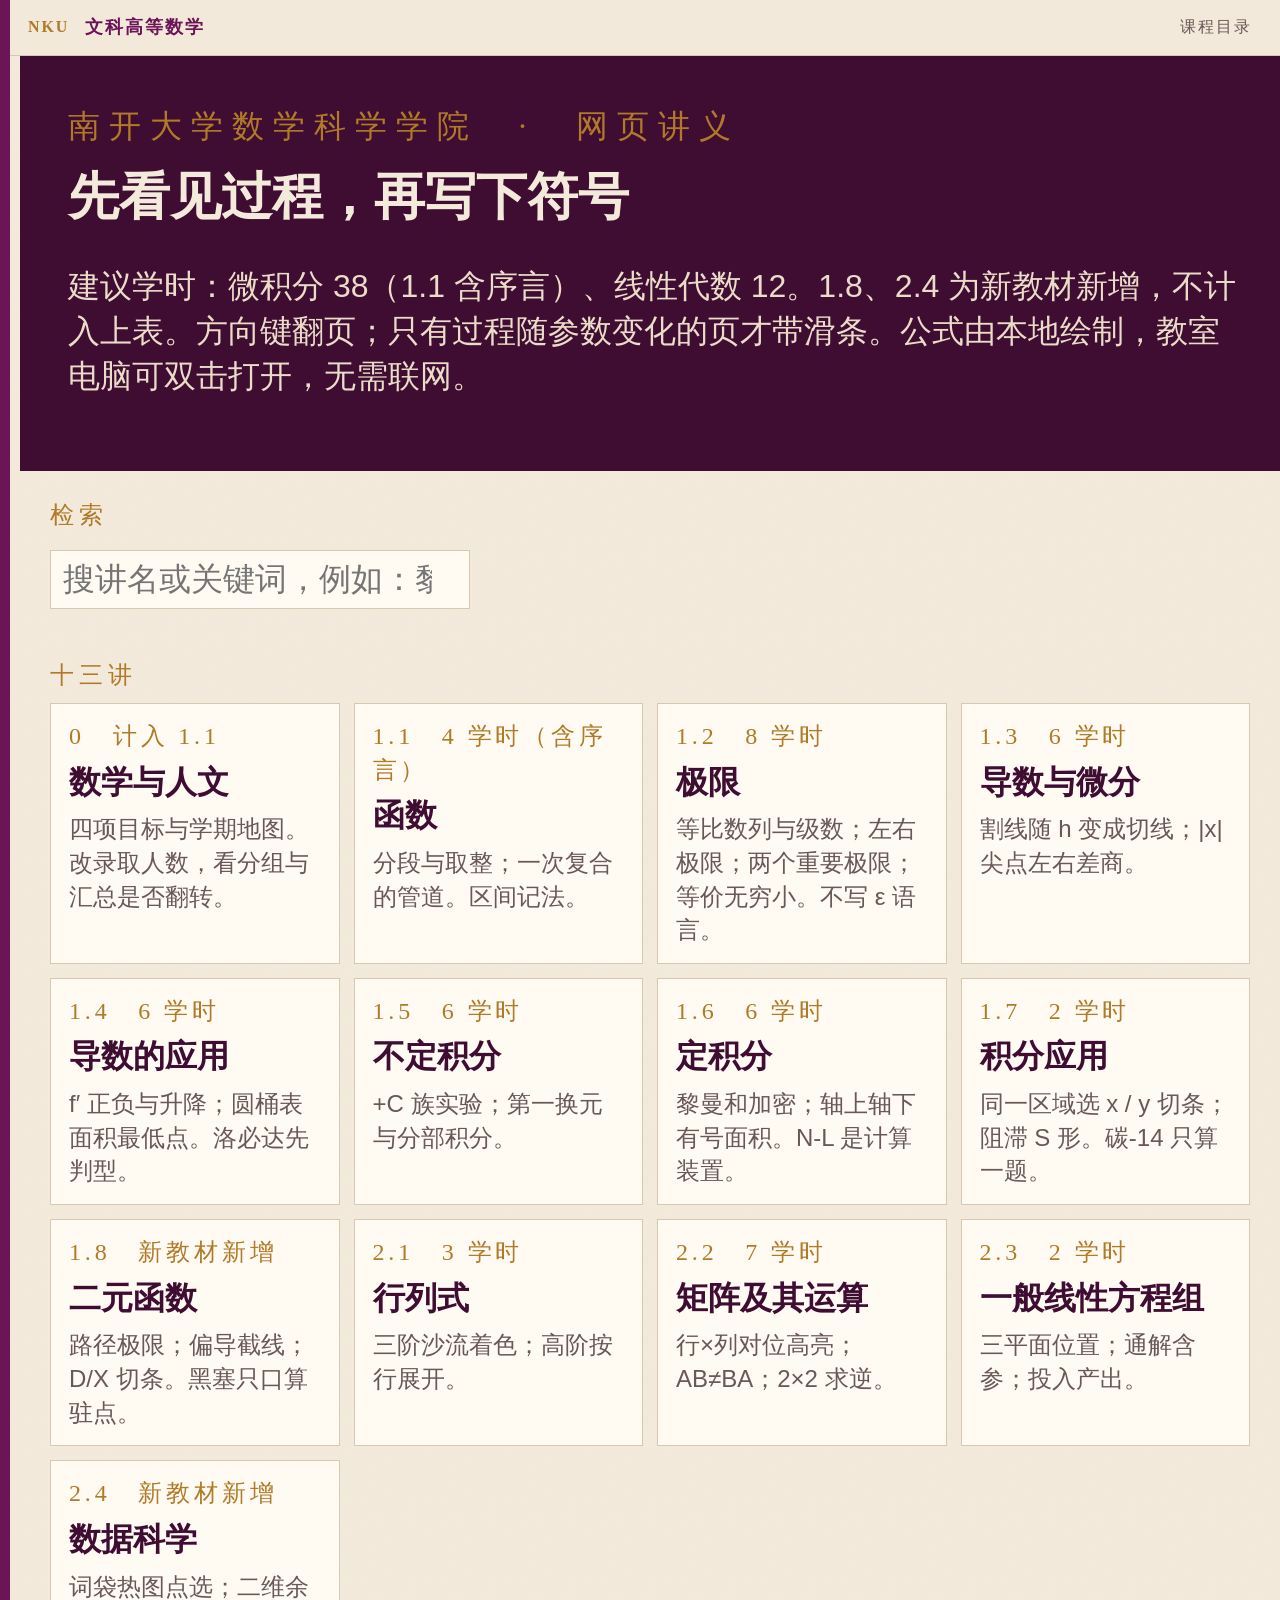
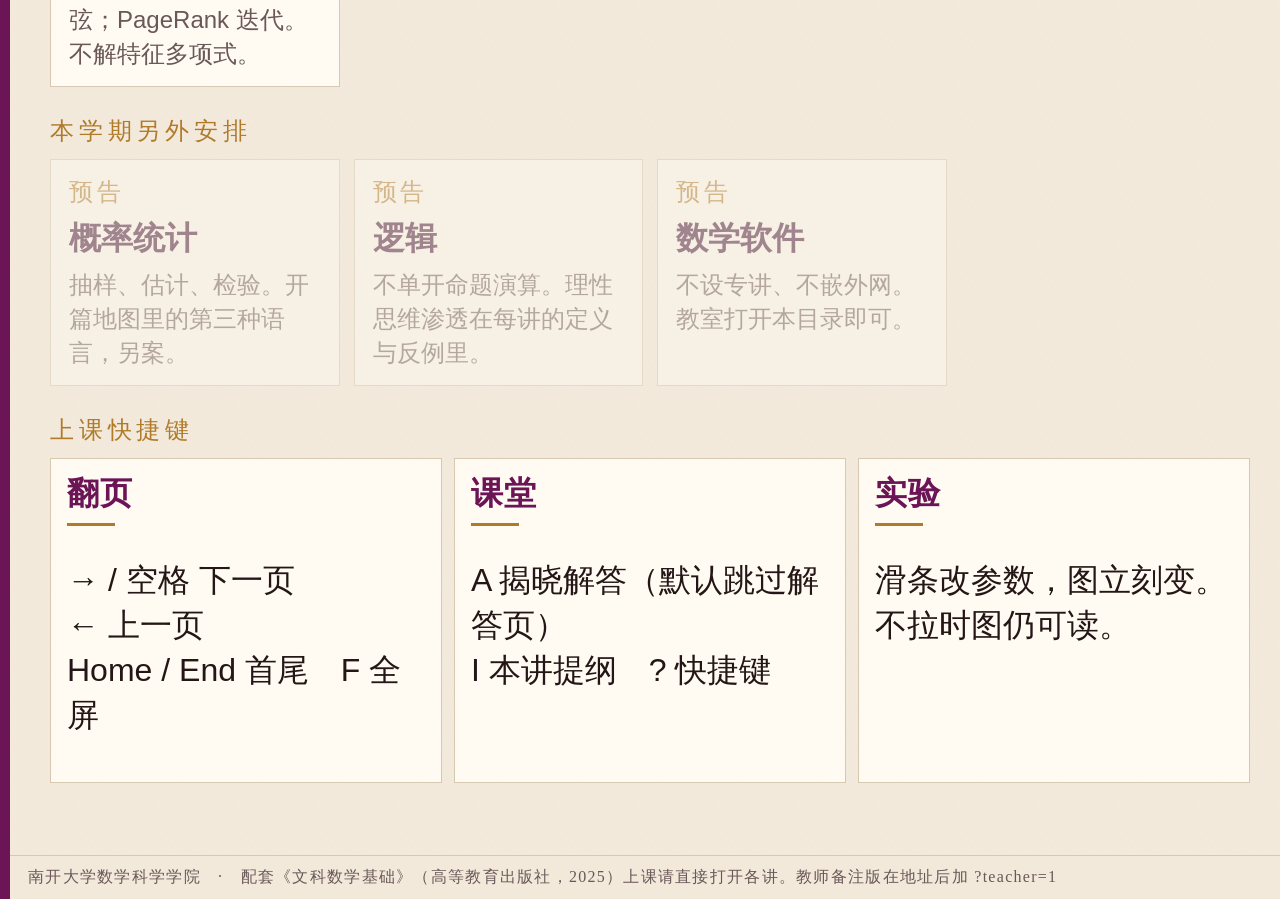
==== index.html @ 4e646f11 "发布第一版文科高等数学讲义" ====
<!DOCTYPE html>
<html lang="zh-CN">
<head>
  <meta charset="UTF-8" />
  <meta name="viewport" content="width=device-width, initial-scale=1" />
  <title>文科高等数学 · 课程目录</title>
  <link rel="stylesheet" href="css/deck.css" />
</head>
<body class="hub">
  <div class="app hub">
    <div class="spine" aria-hidden="true"></div>
    <header class="topbar">
      <span class="mark">NKU</span>
      <h1>文科高等数学</h1>
      <span class="sec">课程目录</span>
    </header>
    <main class="stage">
      <div class="hub-hero">
        <div class="kicker">南开大学数学科学学院　·　网页讲义</div>
        <h2>先看见过程，再写下符号</h2>
        <p>建议学时：微积分 38（1.1 含序言）、线性代数 12。1.8、2.4 为新教材新增，不计入上表。方向键翻页；只有过程随参数变化的页才带滑条。公式由本地绘制，教室电脑可双击打开，无需联网。</p>
      </div>
      <p class="hub-kicker">检索</p>
      <input class="hub-search" id="hub-q" type="search" placeholder="搜讲名或关键词，例如：黎曼、辛普森、PageRank、换元" autocomplete="off" />
      <p class="hub-kicker">十三讲</p>
      <div class="hub-grid" id="hub-grid">
        <a href="lectures/00.html" data-q="0 开篇 数学与人文 辛普森 录取 悖论 阿达马 投票 地图">
          <div class="code">0　计入 1.1</div>
          <h3>数学与人文</h3>
          <p>四项目标与学期地图。改录取人数，看分组与汇总是否翻转。</p>
        </a>
        <a href="lectures/11.html" data-q="1.1 函数 分段 取整 复合 电价 区间 定义域">
          <div class="code">1.1　4 学时（含序言）</div>
          <h3>函数</h3>
          <p>分段与取整；一次复合的管道。区间记法。</p>
        </a>
        <a href="lectures/12.html" data-q="1.2 极限 数列 左右 夹逼 连续 振荡">
          <div class="code">1.2　8 学时</div>
          <h3>极限</h3>
          <p>等比数列与级数；左右极限；两个重要极限；等价无穷小。不写 ε 语言。</p>
        </a>
        <a href="lectures/13.html" data-q="1.3 导数 割线 切线 尖点 链式 差商">
          <div class="code">1.3　6 学时</div>
          <h3>导数与微分</h3>
          <p>割线随 h 变成切线；|x| 尖点左右差商。</p>
        </a>
        <a href="lectures/14.html" data-q="1.4 导数应用 单调 极值 圆桶 洛必达 最值">
          <div class="code">1.4　6 学时</div>
          <h3>导数的应用</h3>
          <p>f′ 正负与升降；圆桶表面积最低点。洛必达先判型。</p>
        </a>
        <a href="lectures/15.html" data-q="1.5 不定积分 原函数 换元 分部 加C 压缩">
          <div class="code">1.5　6 学时</div>
          <h3>不定积分</h3>
          <p>+C 族实验；第一换元与分部积分。</p>
        </a>
        <a href="lectures/16.html" data-q="1.6 定积分 黎曼 面积 牛顿 莱布尼茨 有号">
          <div class="code">1.6　6 学时</div>
          <h3>定积分</h3>
          <p>黎曼和加密；轴上轴下有号面积。N-L 是计算装置。</p>
        </a>
        <a href="lectures/17.html" data-q="1.7 积分应用 面积 切条 阻滞 碳14 微分方程">
          <div class="code">1.7　2 学时</div>
          <h3>积分应用</h3>
          <p>同一区域选 x / y 切条；阻滞 S 形。碳-14 只算一题。</p>
        </a>
        <a href="lectures/18.html" data-q="1.8 二元 路径 偏导 二重积分 舒芙蕾 黑塞">
          <div class="code">1.8　新教材新增</div>
          <h3>二元函数</h3>
          <p>路径极限；偏导截线；D/X 切条。黑塞只口算驻点。</p>
        </a>
        <a href="lectures/21.html" data-q="2.1 行列式 沙流 萨吕斯 克拉默 上三角">
          <div class="code">2.1　3 学时</div>
          <h3>行列式</h3>
          <p>三阶沙流着色；高阶按行展开。</p>
        </a>
        <a href="lectures/22.html" data-q="2.2 矩阵 乘法 不可交换 逆 行乘列">
          <div class="code">2.2　7 学时</div>
          <h3>矩阵及其运算</h3>
          <p>行×列对位高亮；AB≠BA；2×2 求逆。</p>
        </a>
        <a href="lectures/23.html" data-q="2.3 方程组 三平面 通解 投入产出 列昂惕夫">
          <div class="code">2.3　2 学时</div>
          <h3>一般线性方程组</h3>
          <p>三平面位置；通解含参；投入产出。</p>
        </a>
        <a href="lectures/24.html" data-q="2.4 数据科学 词袋 余弦 PageRank 向量 相似度">
          <div class="code">2.4　新教材新增</div>
          <h3>数据科学</h3>
          <p>词袋热图点选；二维余弦；PageRank 迭代。不解特征多项式。</p>
        </a>
      </div>
      <p class="hub-kicker">本学期另外安排</p>
      <div class="hub-grid">
        <a class="dim" data-q="概率统计">
          <div class="code">预告</div>
          <h3>概率统计</h3>
          <p>抽样、估计、检验。开篇地图里的第三种语言，另案。</p>
        </a>
        <a class="dim" data-q="逻辑">
          <div class="code">预告</div>
          <h3>逻辑</h3>
          <p>不单开命题演算。理性思维渗透在每讲的定义与反例里。</p>
        </a>
        <a class="dim" data-q="数学软件 GeoGebra Mathematica">
          <div class="code">预告</div>
          <h3>数学软件</h3>
          <p>不设专讲、不嵌外网。教室打开本目录即可。</p>
        </a>
      </div>
      <p class="hub-kicker">上课快捷键</p>
      <div class="grid-3" style="flex:none;margin-bottom:24px">
        <div class="card">
          <h3>翻页</h3>
          <div class="gold-rule"></div>
          <p>→ / 空格 下一页<br />← 上一页<br />Home / End 首尾　F 全屏</p>
        </div>
        <div class="card">
          <h3>课堂</h3>
          <div class="gold-rule"></div>
          <p>A 揭晓解答（默认跳过解答页）<br />I 本讲提纲　? 快捷键</p>
        </div>
        <div class="card">
          <h3>实验</h3>
          <div class="gold-rule"></div>
          <p>滑条改参数，图立刻变。不拉时图仍可读。</p>
        </div>
      </div>
    </main>
    <footer class="botbar">
      <span>南开大学数学科学学院　·　配套《文科数学基础》（高等教育出版社，2025）</span>
      <span>上课请直接打开各讲。教师备注版在地址后加 ?teacher=1</span>
    </footer>
  </div>
  <script>
    (function () {
      const q = document.getElementById("hub-q");
      const cards = [...document.querySelectorAll("#hub-grid a")];
      q.addEventListener("input", () => {
        const s = q.value.trim().toLowerCase();
        cards.forEach((a) => {
          const hay = ((a.dataset.q || "") + " " + a.textContent).toLowerCase();
          a.style.display = !s || hay.indexOf(s) !== -1 ? "" : "none";
        });
      });
    })();
  </script>
</body>
</html>
---- css/deck.css ----
/* 文科高等数学 · 课堂样张
   讲义纸色 + 南开burgundy 书脊，为投影厅设计：高对比、少装饰、公式优先。 */

:root {
  --burgundy: #6b1456;
  --burgundy-deep: #3f0c32;
  --gold: #b07a28;
  --ink: #241616;
  --muted: #6a5858;
  --paper: #f3eadc;
  --paper-2: #e9dfcf;
  --card: #fffaf2;
  --teal: #1b5f5c;
  --rule: #d7c8b2;
  --danger: #9c2f2f;
  --ok: #2c6b45;
  --shadow: 0 1px 0 rgba(36, 22, 22, 0.06);
  --serif: "Noto Serif SC", "Source Han Serif SC", "Songti SC", "STSong", "Palatino Linotype", Palatino, serif;
  --sans: "Noto Sans SC", "Source Han Sans SC", "PingFang SC", "Microsoft YaHei", sans-serif;
  --mono: "Cambria Math", "Times New Roman", serif;
  --header-h: 56px;
  --footer-h: 44px;
  /* 大课投影：正文不低于 24 号（pt），中后排能读 */
  --type: 24pt;
  --type-title: 32pt;
  --type-lead: 24pt;
  --type-small: 18pt;
}

* { box-sizing: border-box; }
html, body { height: 100%; margin: 0; }
body {
  background: var(--burgundy-deep);
  color: var(--ink);
  font-family: var(--sans);
  font-size: var(--type);
  line-height: 1.4;
  overflow: hidden;
}
body.hub {
  overflow: auto;
  height: auto;
  background: var(--paper);
}

.app {
  position: relative;
  width: 100vw;
  height: 100vh;
  background:
    radial-gradient(1200px 600px at 10% -10%, rgba(176, 122, 40, 0.07), transparent 50%),
    var(--paper);
}

.app::before {
  content: "";
  position: absolute;
  inset: 0;
  pointer-events: none;
  opacity: 0.035;
  background-image: url("data:image/svg+xml;utf8,<svg xmlns='http://www.w3.org/2000/svg' width='80' height='80'><filter id='n'><feTurbulence baseFrequency='.8' numOctaves='2'/></filter><rect width='100%' height='100%' filter='url(%23n)'/></svg>");
}

.spine {
  position: absolute;
  left: 0; top: 0; bottom: 0;
  width: 10px;
  background: var(--burgundy);
  z-index: 5;
}

.topbar, .botbar {
  position: absolute;
  left: 10px;
  right: 0;
  z-index: 4;
  display: flex;
  align-items: center;
  padding: 0 28px;
  font-family: var(--serif);
  letter-spacing: 0.06em;
}

.topbar {
  top: 0;
  height: var(--header-h);
  border-bottom: 1px solid var(--rule);
  color: var(--burgundy);
  gap: 16px;
  background: rgba(243, 234, 220, 0.92);
}
.topbar .mark {
  font-size: 16px;
  font-weight: 700;
  color: var(--gold);
  text-transform: none;
}
.topbar h1 {
  font-size: 18px;
  font-weight: 600;
  margin: 0;
  flex: 1;
}
.topbar .sec {
  font-size: 16px;
  color: var(--muted);
  letter-spacing: 0.12em;
}

.botbar {
  bottom: 0;
  height: var(--footer-h);
  border-top: 1px solid var(--rule);
  color: var(--muted);
  font-size: 16px;
  letter-spacing: 0.08em;
  background: rgba(243, 234, 220, 0.92);
}
.botbar .keys { margin-left: auto; display: flex; gap: 10px; align-items: center; }
kbd {
  font-family: var(--sans);
  font-size: 14px;
  border: 1px solid var(--rule);
  background: var(--card);
  padding: 1px 6px;
  border-radius: 3px;
  color: var(--ink);
}

.app.cover-mode .topbar,
.app.cover-mode .botbar { visibility: hidden; }
.app.cover-mode .stage { top: 0; bottom: 0; }

.stage {
  position: absolute;
  top: var(--header-h);
  bottom: var(--footer-h);
  left: 10px;
  right: 0;
}

.slide {
  display: none;
  position: absolute;
  inset: 0;
  padding: 20px 32px 16px;
  overflow: auto;
}
.slide.active { display: flex; flex-direction: column; gap: 12px; }

.slide.cover {
  background: var(--burgundy-deep);
  color: var(--paper);
  padding: 56px 64px;
  justify-content: flex-end;
}
.slide.cover .kicker {
  font-family: var(--serif);
  color: var(--gold);
  letter-spacing: 0.28em;
  font-size: var(--type);
  margin-bottom: 18px;
}
.slide.cover h2 {
  font-family: var(--serif);
  font-size: clamp(40pt, 5vw, 56pt);
  font-weight: 600;
  line-height: 1.18;
  margin: 0 0 18px;
  max-width: 12em;
}
.slide.cover p {
  max-width: 42em;
  color: #eadcc8;
  font-size: var(--type);
}
.slide.cover .meta {
  margin-top: 36px;
  font-size: var(--type);
  letter-spacing: 0.08em;
  color: var(--gold);
}

h2.slide-title {
  font-family: var(--serif);
  font-size: var(--type-title);
  font-weight: 600;
  margin: 0;
  color: var(--burgundy-deep);
  line-height: 1.2;
}
.lead {
  font-size: var(--type-lead);
  color: var(--ink);
  max-width: 52em;
  margin: 0;
}
.grid-2 {
  display: grid;
  grid-template-columns: 1.15fr 0.85fr;
  gap: 16px;
  flex: 1;
  min-height: 0;
}
.grid-3 {
  display: grid;
  grid-template-columns: repeat(3, 1fr);
  gap: 12px;
  flex: 1;
  min-height: 0;
}
.card {
  background: var(--card);
  border: 1px solid var(--rule);
  padding: 12px 16px;
}
.card h3 {
  font-family: var(--serif);
  font-size: var(--type);
  margin: 0 0 8px;
  color: var(--burgundy);
  letter-spacing: 0.04em;
}
.card p, .card li { font-size: var(--type); }
.card ol, .card ul { margin: 0; padding-left: 1.2em; }
.gold-rule {
  height: 3px;
  width: 48px;
  background: var(--gold);
  margin: 8px 0 14px;
}

.plot-wrap {
  position: relative;
  background: var(--card);
  border: 1px solid var(--rule);
  min-height: 320px;
  height: 100%;
  flex: 1;
  display: flex;
}
.plot-wrap canvas {
  width: 100%;
  height: 100%;
  display: block;
}

.grid-2 > *, .grid-3 > * { min-width: 0; }
.panel {
  display: flex;
  flex-direction: column;
  gap: 12px;
  min-width: 0;
  overflow: hidden;
}
.ctrl {
  background: var(--card);
  border: 1px solid var(--rule);
  padding: 14px 16px;
}
.ctrl label {
  display: flex;
  justify-content: flex-start;
  align-items: baseline;
  gap: 12px;
  font-size: var(--type);
  letter-spacing: 0.04em;
  color: var(--muted);
  margin-bottom: 6px;
  font-family: var(--serif);
}
.ctrl input[type="range"] {
  width: 100%;
  accent-color: var(--burgundy);
}
.seg {
  display: flex;
  gap: 6px;
  flex-wrap: wrap;
}
.ctrl-val {
  color: var(--ink);
  font-size: var(--type);
  font-weight: 600;
  letter-spacing: 0;
  font-variant-numeric: tabular-nums;
}
.seg button, .btn {
  font-family: var(--serif);
  font-size: var(--type);
  border: 1px solid var(--burgundy);
  background: transparent;
  color: var(--burgundy);
  padding: 6px 12px;
  cursor: pointer;
  white-space: nowrap;
}
.seg button.on, .btn.primary {
  background: var(--burgundy);
  color: var(--paper);
}
.seg .btn.primary {
  width: max-content;
}
.btn.ghost { border-color: var(--rule); color: var(--ink); }
.btn:disabled { opacity: 0.4; cursor: default; }

.readout {
  font-family: var(--serif);
  font-size: 28pt;
  color: var(--burgundy-deep);
  line-height: 1.25;
}
.readout small {
  display: block;
  font-family: var(--sans);
  font-size: var(--type);
  color: var(--muted);
  letter-spacing: 0.04em;
  margin-top: 4px;
}
.verdict {
  border-left: 4px solid var(--gold);
  padding: 10px 14px;
  background: #f7efe3;
  font-size: var(--type);
  overflow-wrap: break-word;
}
.verdict.bad { border-left-color: var(--danger); }
.verdict.good { border-left-color: var(--ok); }

.katex { font-size: 1.08em; }
.katex-display { margin: 0.35em 0; overflow-x: auto; overflow-y: hidden; }

.notes {
  display: none;
  position: absolute;
  left: 10px;
  right: 0;
  bottom: var(--footer-h);
  background: var(--burgundy-deep);
  color: var(--paper);
  padding: 12px 28px;
  font-size: var(--type-small);
  z-index: 6;
  max-height: 22vh;
  overflow: auto;
}
.notes.open { display: block; }
.notes b { color: var(--gold); font-weight: 600; }

.help {
  display: none;
  position: absolute;
  inset: 80px 80px 80px 90px;
  background: var(--card);
  border: 1px solid var(--burgundy);
  z-index: 8;
  padding: 28px 32px;
}
.help.open { display: block; }
.help h3 { font-family: var(--serif); margin-top: 0; color: var(--burgundy); }

.num {
  font-family: var(--serif);
  font-size: var(--type);
  color: var(--gold);
  letter-spacing: 0.12em;
}

@media (max-width: 980px) {
  .grid-2, .grid-3 { grid-template-columns: 1fr; }
  .slide { padding: 16px; overflow: auto; }
}

.obj {
  display: grid;
  gap: 14px;
  flex: 1;
  min-height: 0;
}
.obj .card { display: flex; gap: 16px; align-items: flex-start; }
.obj .idx {
  font-family: var(--serif);
  color: var(--gold);
  font-size: 28pt;
  line-height: 1;
  min-width: 1.4em;
}
.wait {
  font-size: var(--type);
  color: var(--gold);
  letter-spacing: 0.06em;
  font-family: var(--serif);
}
.prompt-box {
  background: var(--card);
  border: 1px solid var(--rule);
  padding: 16px 20px;
  flex: 1;
  font-size: var(--type);
  white-space: pre-wrap;
}
.answer-list { font-size: var(--type); }
.answer-list li { margin: 8px 0; }
.comment {
  border-left: 4px solid var(--teal);
  padding: 10px 14px;
  background: #eef5f3;
  margin-top: 8px;
  font-size: var(--type);
}
.help { font-size: var(--type); }
.culture {
  flex: 1;
  display: flex;
  flex-direction: column;
  justify-content: center;
  max-width: 42em;
}
.culture blockquote {
  font-family: var(--serif);
  font-size: 28pt;
  line-height: 1.35;
  margin: 0 0 14px;
  color: var(--burgundy-deep);
}
.culture p { font-size: var(--type); color: var(--muted); }
.badge {
  display: inline-block;
  font-size: var(--type);
  letter-spacing: 0.14em;
  border: 1px solid var(--gold);
  color: var(--gold);
  padding: 2px 8px;
  margin-bottom: 8px;
  font-family: var(--serif);
}

.outline {
  display: none;
  position: absolute;
  top: var(--header-h);
  right: 0;
  bottom: var(--footer-h);
  width: min(360px, 42vw);
  background: var(--card);
  border-left: 1px solid var(--burgundy);
  z-index: 8;
  overflow: auto;
  padding: 16px;
}
.outline.open { display: block; }
.outline h3 { font-family: var(--serif); color: var(--burgundy); margin: 0 0 12px; }
.outline button {
  display: block;
  width: 100%;
  text-align: left;
  background: transparent;
  border: 0;
  border-bottom: 1px solid var(--rule);
  padding: 8px 4px;
  font-family: var(--serif);
  font-size: var(--type-small);
  color: var(--ink);
  cursor: pointer;
}
.outline button.on { color: var(--burgundy); font-weight: 600; }

.app.hub {
  overflow: visible;
  height: auto;
  min-height: 100vh;
  width: 100%;
}
.app.hub .topbar,
.app.hub .botbar {
  position: relative;
  left: 0;
}
.app.hub .stage {
  position: relative;
  top: auto; bottom: auto;
  padding: 28px 40px 48px;
  height: auto;
}
.hub-hero {
  background: var(--burgundy-deep);
  color: var(--paper);
  padding: 48px 48px 40px;
  margin: -28px -40px 28px -30px;
}
.hub-hero .kicker {
  font-family: var(--serif);
  color: var(--gold);
  letter-spacing: 0.28em;
  font-size: var(--type);
}
.hub-hero h2 {
  font-family: var(--serif);
  font-size: clamp(32pt, 4vw, 48pt);
  font-weight: 600;
  max-width: 12em;
  margin: 12px 0 12px;
}
.hub-hero p { color: #eadcc8; max-width: 46em; }
.hub-search {
  width: min(420px, 100%);
  font-size: var(--type);
  padding: 10px 12px;
  border: 1px solid var(--rule);
  background: var(--card);
  font-family: var(--sans);
  margin: 8px 0 22px;
}
.hub-grid {
  display: grid;
  grid-template-columns: repeat(auto-fill, minmax(260px, 1fr));
  gap: 14px;
}
.hub-grid a {
  display: block;
  text-decoration: none;
  color: var(--ink);
  background: var(--card);
  border: 1px solid var(--rule);
  padding: 16px 18px;
  min-height: 132px;
}
.hub-grid a:hover { border-color: var(--burgundy); }
.hub-grid .code {
  font-family: var(--serif);
  color: var(--gold);
  letter-spacing: 0.16em;
  font-size: var(--type-small);
}
.hub-grid h3 {
  font-family: var(--serif);
  font-size: var(--type);
  margin: 6px 0 8px;
  color: var(--burgundy-deep);
}
.hub-grid p { margin: 0; color: var(--muted); font-size: var(--type-small); }
.hub-grid a.dim { opacity: 0.45; pointer-events: none; }
.hub-kicker {
  font-family: var(--serif);
  color: var(--gold);
  letter-spacing: 0.2em;
  font-size: var(--type-small);
  margin: 28px 0 10px;
}
.sheet {
  width: 100%;
  border-collapse: collapse;
  font-size: var(--type);
  background: var(--card);
}
.sheet th, .sheet td {
  border: 1px solid var(--rule);
  padding: 8px 12px;
  text-align: left;
}
.sheet th { color: var(--burgundy); font-family: var(--serif); font-weight: 600; }
.skip {
  font-size: var(--type-small);
  letter-spacing: 0.12em;
  color: var(--gold);
  font-family: var(--serif);
}

.topbar a.home {
  color: var(--gold);
  text-decoration: none;
  font-size: 16px;
  letter-spacing: 0.12em;
}

body.play .notes,
body.play #btn-notes,
body.play .teacher-hint,
body.play .teacher-only,
body.play .skip {
  display: none !important;
}

@media print {
  body { overflow: visible !important; height: auto; background: white; }
  .topbar, .botbar, .spine, .notes, .help, .outline, .ctrl, .seg, .btn { display: none !important; }
  .slide { display: block !important; position: relative; page-break-after: always; height: auto; overflow: visible; }
  .app { background: white; height: auto; }
  .app.cover-mode .stage { position: relative; }
}
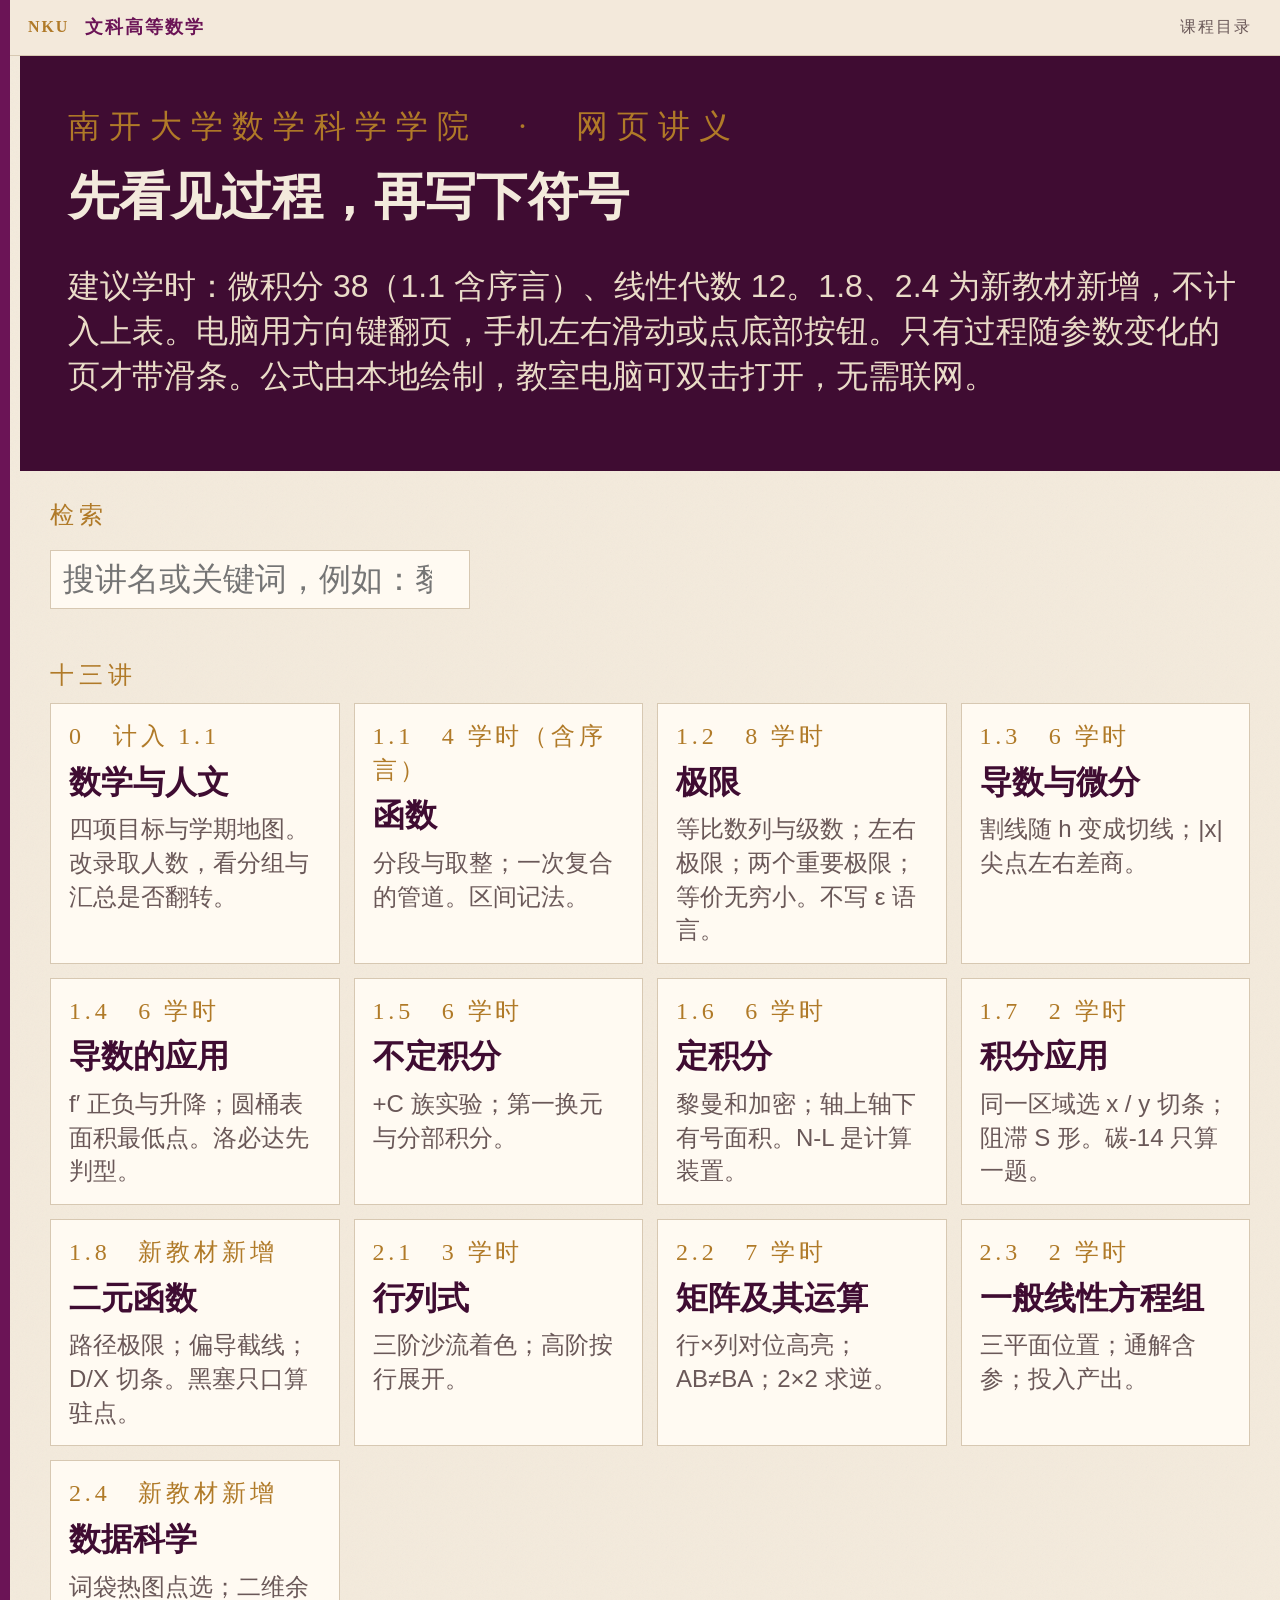
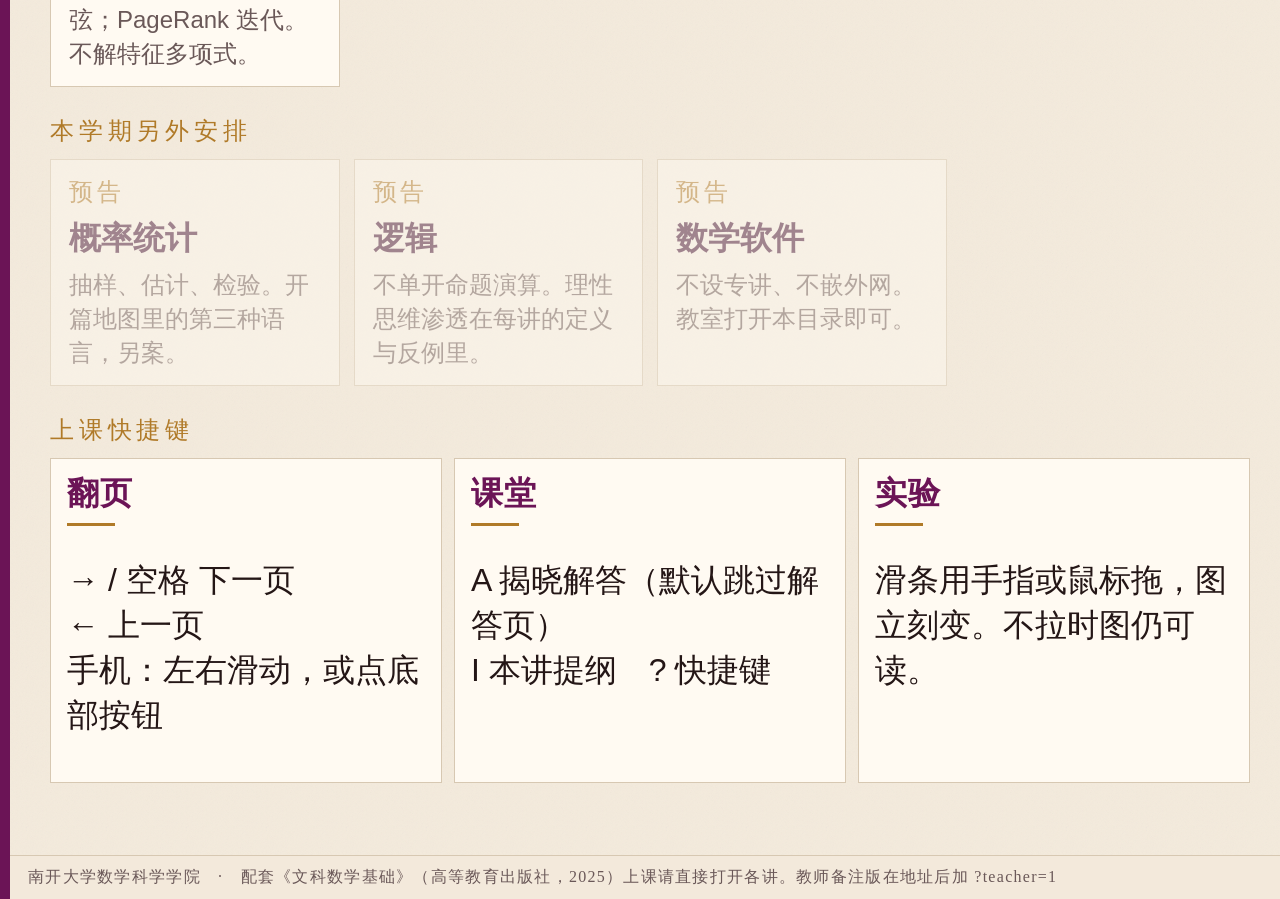
==== commit c5225bd8: "增加触摸屏操作方式" ====
--- a/index.html
+++ b/index.html
@@ -2,7 +2,7 @@
 <html lang="zh-CN">
 <head>
   <meta charset="UTF-8" />
-  <meta name="viewport" content="width=device-width, initial-scale=1" />
+  <meta name="viewport" content="width=device-width, initial-scale=1, viewport-fit=cover" />
   <title>文科高等数学 · 课程目录</title>
   <link rel="stylesheet" href="css/deck.css" />
 </head>
@@ -18,7 +18,7 @@
       <div class="hub-hero">
         <div class="kicker">南开大学数学科学学院　·　网页讲义</div>
         <h2>先看见过程，再写下符号</h2>
-        <p>建议学时：微积分 38（1.1 含序言）、线性代数 12。1.8、2.4 为新教材新增，不计入上表。方向键翻页；只有过程随参数变化的页才带滑条。公式由本地绘制，教室电脑可双击打开，无需联网。</p>
+        <p>建议学时：微积分 38（1.1 含序言）、线性代数 12。1.8、2.4 为新教材新增，不计入上表。电脑用方向键翻页，手机左右滑动或点底部按钮。只有过程随参数变化的页才带滑条。公式由本地绘制，教室电脑可双击打开，无需联网。</p>
       </div>
       <p class="hub-kicker">检索</p>
       <input class="hub-search" id="hub-q" type="search" placeholder="搜讲名或关键词，例如：黎曼、辛普森、PageRank、换元" autocomplete="off" />
@@ -113,7 +113,7 @@
         <div class="card">
           <h3>翻页</h3>
           <div class="gold-rule"></div>
-          <p>→ / 空格 下一页<br />← 上一页<br />Home / End 首尾　F 全屏</p>
+          <p>→ / 空格 下一页<br />← 上一页<br />手机：左右滑动，或点底部按钮</p>
         </div>
         <div class="card">
           <h3>课堂</h3>
@@ -123,7 +123,7 @@
         <div class="card">
           <h3>实验</h3>
           <div class="gold-rule"></div>
-          <p>滑条改参数，图立刻变。不拉时图仍可读。</p>
+          <p>滑条用手指或鼠标拖，图立刻变。不拉时图仍可读。</p>
         </div>
       </div>
     </main>
--- a/css/deck.css
+++ b/css/deck.css
@@ -47,6 +47,7 @@
   position: relative;
   width: 100vw;
   height: 100vh;
+  height: 100dvh;
   background:
     radial-gradient(1200px 600px at 10% -10%, rgba(176, 122, 40, 0.07), transparent 50%),
     var(--paper);
@@ -145,6 +146,7 @@
   inset: 0;
   padding: 20px 32px 16px;
   overflow: auto;
+  touch-action: pan-y;
 }
 .slide.active { display: flex; flex-direction: column; gap: 12px; }
 
@@ -330,7 +332,7 @@
 .verdict.good { border-left-color: var(--ok); }
 
 .katex { font-size: 1.08em; }
-.katex-display { margin: 0.35em 0; overflow-x: auto; overflow-y: hidden; }
+.katex-display { margin: 0.35em 0; overflow-x: auto; overflow-y: hidden; touch-action: pan-x pan-y; }
 
 .notes {
   display: none;
@@ -373,6 +375,61 @@
   .slide { padding: 16px; overflow: auto; }
 }
 
+/* 手机、窄屏：底部按钮始终可点，封面不再把翻页藏起来。投影宽屏仍用原来的底栏。 */
+@media (max-width: 960px) {
+  :root {
+    --header-h: 48px;
+    --footer-h: calc(64px + env(safe-area-inset-bottom, 0px));
+  }
+  .topbar { padding: 0 12px; gap: 8px; }
+  .topbar h1 {
+    font-size: 15px;
+    min-width: 0;
+    white-space: nowrap;
+    overflow: hidden;
+    text-overflow: ellipsis;
+  }
+  .topbar .sec { display: none; }
+  .topbar a.home { padding: 8px 2px; }
+  .botbar {
+    height: var(--footer-h);
+    padding: 8px 10px calc(8px + env(safe-area-inset-bottom, 0px));
+    gap: 8px;
+  }
+  .botbar > span:first-child { display: none; }
+  #btn-full { display: none; }
+  .botbar .keys {
+    flex: 1;
+    margin-left: 0;
+    gap: 6px;
+    min-width: 0;
+  }
+  .botbar .btn {
+    flex: 1 1 0;
+    min-width: 0;
+    font-size: 16px;
+    line-height: 1.2;
+    min-height: 44px;
+    padding: 8px 0;
+  }
+  #btn-help { flex: 0 0 44px; }
+  .app.cover-mode .botbar { visibility: visible; }
+  .app.cover-mode .stage { top: 0; bottom: var(--footer-h); }
+  .help {
+    inset: 12px 12px calc(var(--footer-h) + 8px) 12px;
+    overflow: auto;
+    padding: 18px 16px;
+  }
+  .outline { width: min(100% - 10px, 420px); }
+  .slide.cover { padding: 32px 22px; }
+  .app.hub .stage { padding: 16px 16px 36px; }
+  .hub-hero {
+    padding: 28px 18px 24px;
+    margin: -16px -16px 20px -6px;
+  }
+  .sheet { touch-action: pan-x pan-y; }
+}
+
 .obj {
   display: grid;
   gap: 14px;
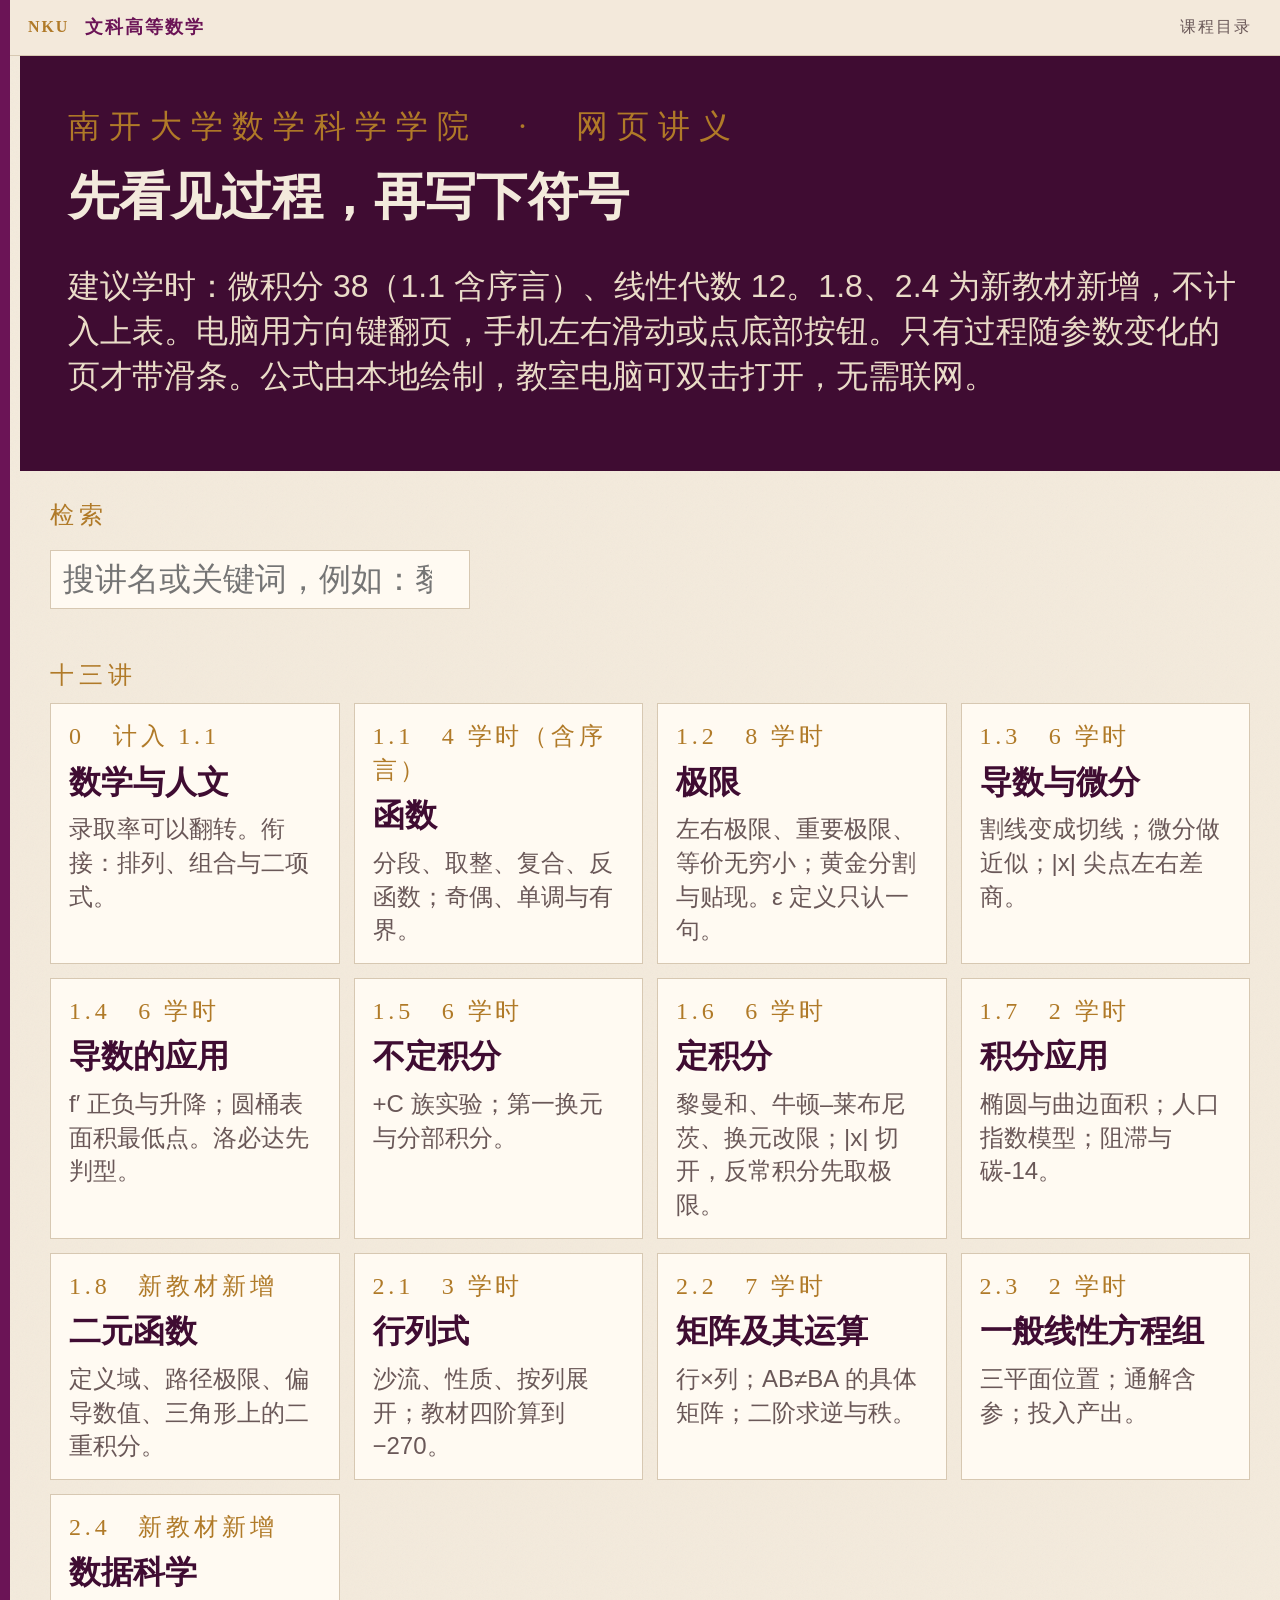
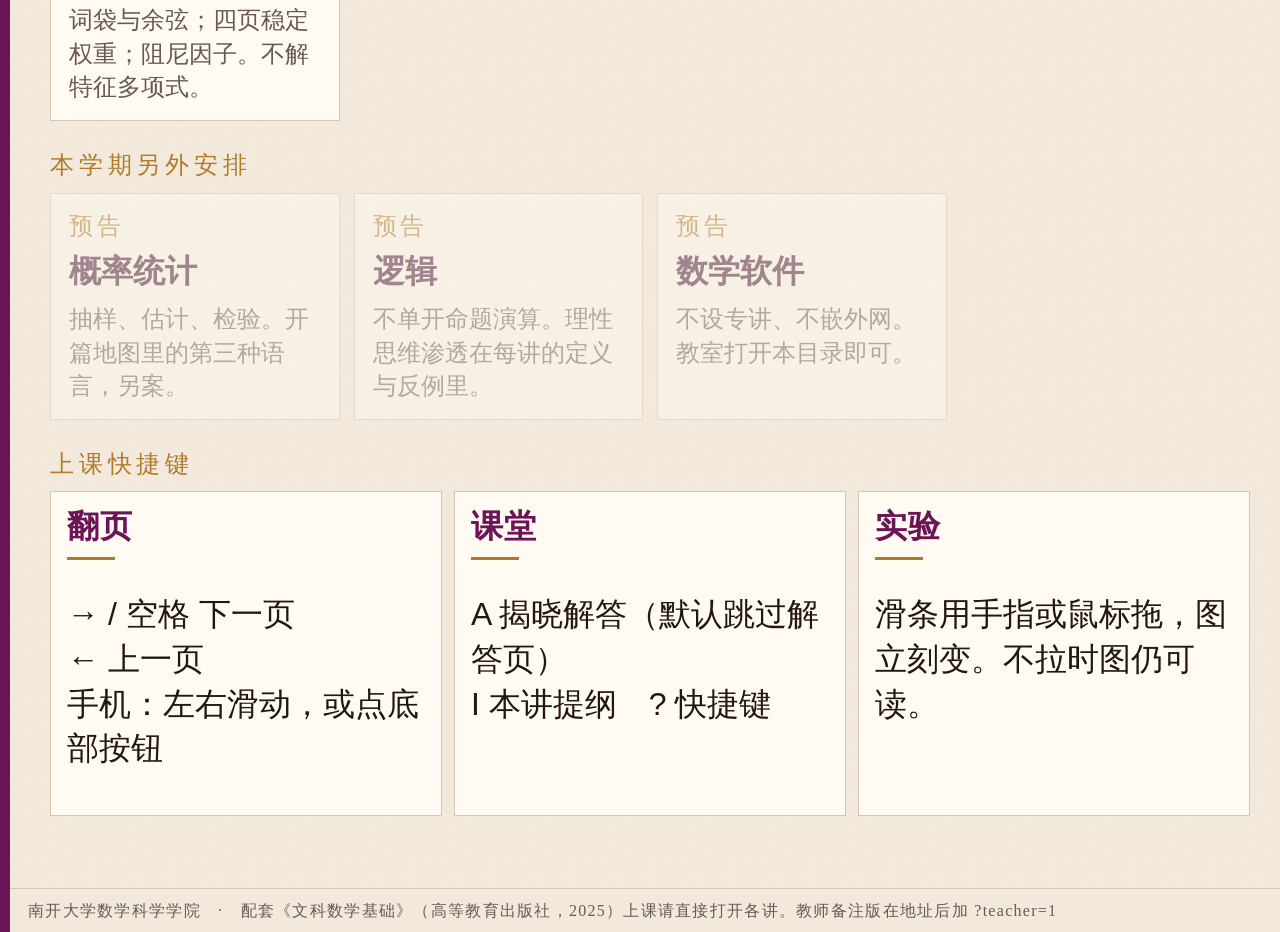
==== commit 254467f3: "add examples" ====
--- a/index.html
+++ b/index.html
@@ -24,25 +24,25 @@
       <input class="hub-search" id="hub-q" type="search" placeholder="搜讲名或关键词，例如：黎曼、辛普森、PageRank、换元" autocomplete="off" />
       <p class="hub-kicker">十三讲</p>
       <div class="hub-grid" id="hub-grid">
-        <a href="lectures/00.html" data-q="0 开篇 数学与人文 辛普森 录取 悖论 阿达马 投票 地图">
+        <a href="lectures/00.html" data-q="0 开篇 数学与人文 辛普森 录取 悖论 阿达马 投票 排列 组合 二项式">
           <div class="code">0　计入 1.1</div>
           <h3>数学与人文</h3>
-          <p>四项目标与学期地图。改录取人数，看分组与汇总是否翻转。</p>
+          <p>录取率可以翻转。衔接：排列、组合与二项式。</p>
         </a>
-        <a href="lectures/11.html" data-q="1.1 函数 分段 取整 复合 电价 区间 定义域">
+        <a href="lectures/11.html" data-q="1.1 函数 分段 取整 复合 电价 区间 定义域 反函数 奇偶 有界">
           <div class="code">1.1　4 学时（含序言）</div>
           <h3>函数</h3>
-          <p>分段与取整；一次复合的管道。区间记法。</p>
+          <p>分段、取整、复合、反函数；奇偶、单调与有界。</p>
         </a>
-        <a href="lectures/12.html" data-q="1.2 极限 数列 左右 夹逼 连续 振荡">
+        <a href="lectures/12.html" data-q="1.2 极限 数列 左右 夹逼 连续 振荡 黄金分割 贴现">
           <div class="code">1.2　8 学时</div>
           <h3>极限</h3>
-          <p>等比数列与级数；左右极限；两个重要极限；等价无穷小。不写 ε 语言。</p>
+          <p>左右极限、重要极限、等价无穷小；黄金分割与贴现。ε 定义只认一句。</p>
         </a>
         <a href="lectures/13.html" data-q="1.3 导数 割线 切线 尖点 链式 差商">
           <div class="code">1.3　6 学时</div>
           <h3>导数与微分</h3>
-          <p>割线随 h 变成切线；|x| 尖点左右差商。</p>
+          <p>割线变成切线；微分做近似；|x| 尖点左右差商。</p>
         </a>
         <a href="lectures/14.html" data-q="1.4 导数应用 单调 极值 圆桶 洛必达 最值">
           <div class="code">1.4　6 学时</div>
@@ -57,37 +57,37 @@
         <a href="lectures/16.html" data-q="1.6 定积分 黎曼 面积 牛顿 莱布尼茨 有号">
           <div class="code">1.6　6 学时</div>
           <h3>定积分</h3>
-          <p>黎曼和加密；轴上轴下有号面积。N-L 是计算装置。</p>
+          <p>黎曼和、牛顿–莱布尼茨、换元改限；|x| 切开，反常积分先取极限。</p>
         </a>
         <a href="lectures/17.html" data-q="1.7 积分应用 面积 切条 阻滞 碳14 微分方程">
           <div class="code">1.7　2 学时</div>
           <h3>积分应用</h3>
-          <p>同一区域选 x / y 切条；阻滞 S 形。碳-14 只算一题。</p>
+          <p>椭圆与曲边面积；人口指数模型；阻滞与碳-14。</p>
         </a>
         <a href="lectures/18.html" data-q="1.8 二元 路径 偏导 二重积分 舒芙蕾 黑塞">
           <div class="code">1.8　新教材新增</div>
           <h3>二元函数</h3>
-          <p>路径极限；偏导截线；D/X 切条。黑塞只口算驻点。</p>
+          <p>定义域、路径极限、偏导数值、三角形上的二重积分。</p>
         </a>
         <a href="lectures/21.html" data-q="2.1 行列式 沙流 萨吕斯 克拉默 上三角">
           <div class="code">2.1　3 学时</div>
           <h3>行列式</h3>
-          <p>三阶沙流着色；高阶按行展开。</p>
+          <p>沙流、性质、按列展开；教材四阶算到 −270。</p>
         </a>
         <a href="lectures/22.html" data-q="2.2 矩阵 乘法 不可交换 逆 行乘列">
           <div class="code">2.2　7 学时</div>
           <h3>矩阵及其运算</h3>
-          <p>行×列对位高亮；AB≠BA；2×2 求逆。</p>
+          <p>行×列；AB≠BA 的具体矩阵；二阶求逆与秩。</p>
         </a>
         <a href="lectures/23.html" data-q="2.3 方程组 三平面 通解 投入产出 列昂惕夫">
           <div class="code">2.3　2 学时</div>
           <h3>一般线性方程组</h3>
           <p>三平面位置；通解含参；投入产出。</p>
         </a>
-        <a href="lectures/24.html" data-q="2.4 数据科学 词袋 余弦 PageRank 向量 相似度">
+        <a href="lectures/24.html" data-q="2.4 数据科学 词袋 余弦 PageRank 向量 相似度 阻尼">
           <div class="code">2.4　新教材新增</div>
           <h3>数据科学</h3>
-          <p>词袋热图点选；二维余弦；PageRank 迭代。不解特征多项式。</p>
+          <p>词袋与余弦；四页稳定权重；阻尼因子。不解特征多项式。</p>
         </a>
       </div>
       <p class="hub-kicker">本学期另外安排</p>
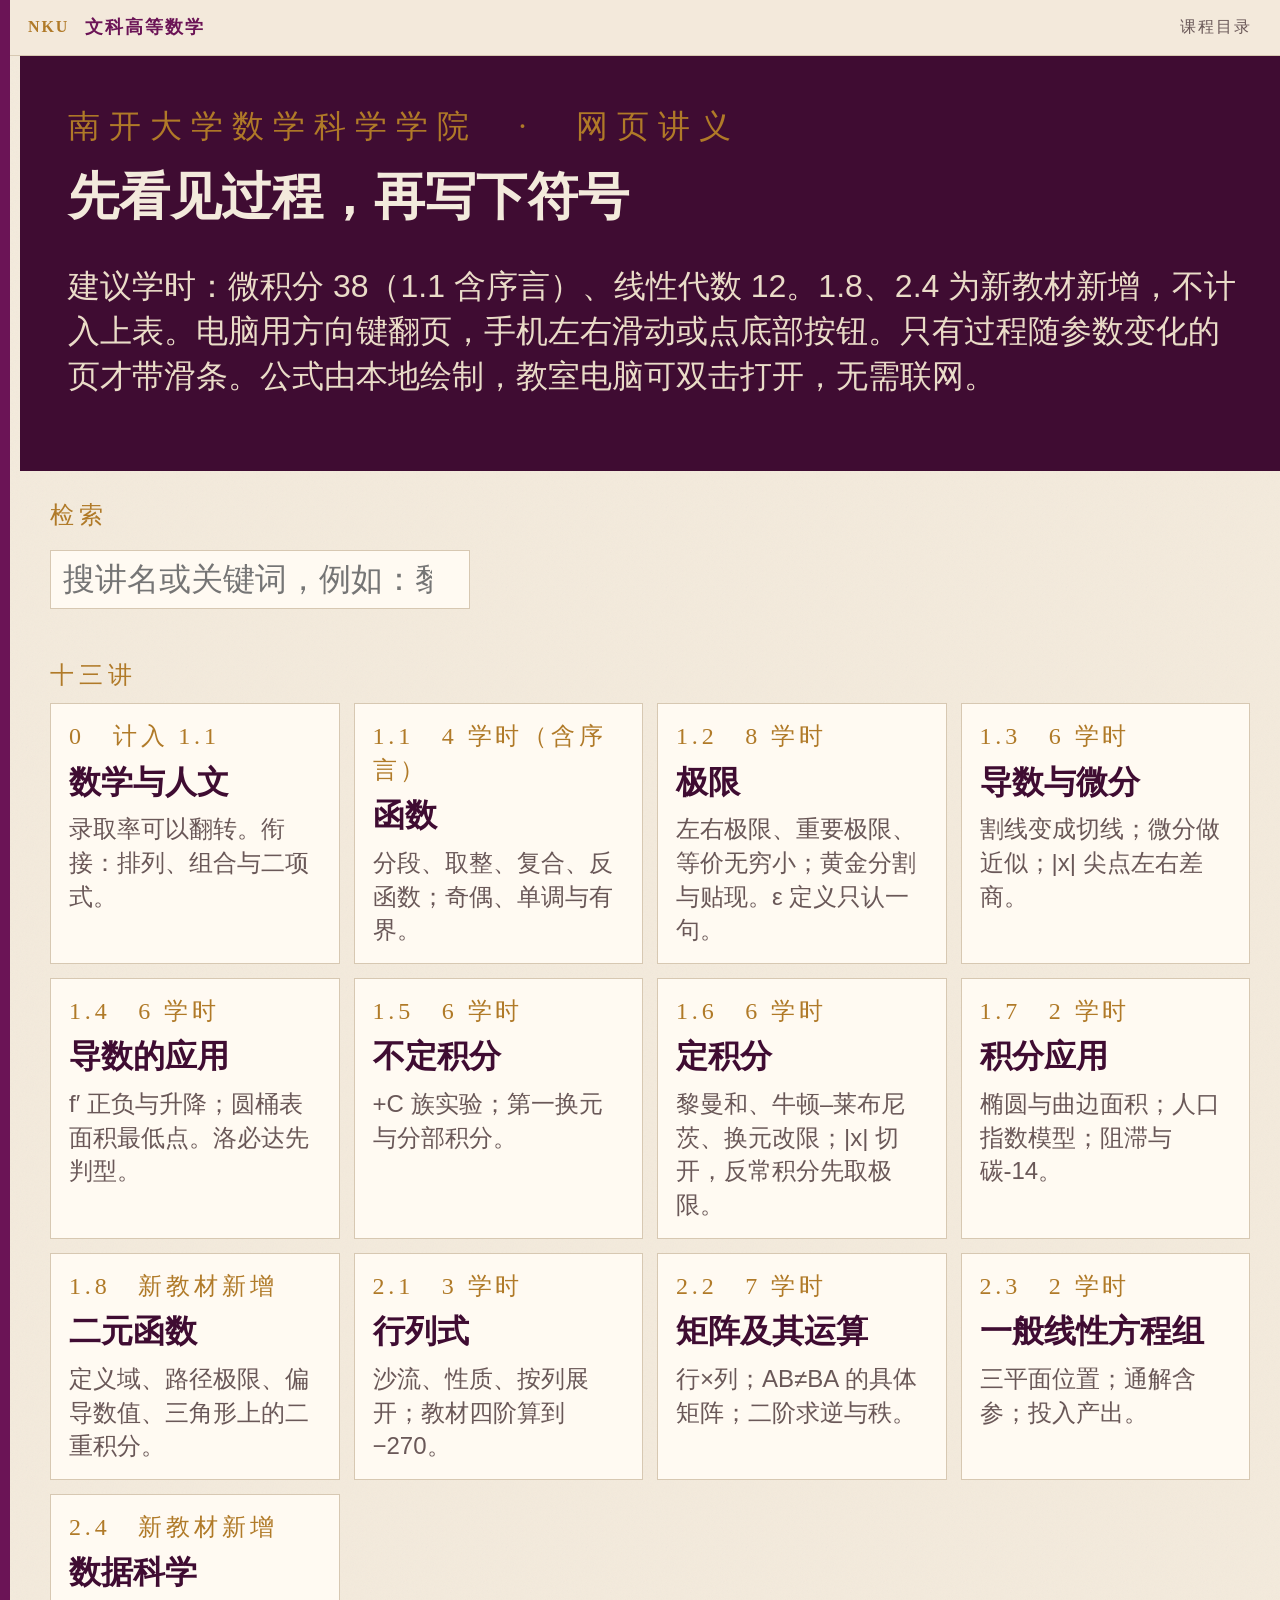
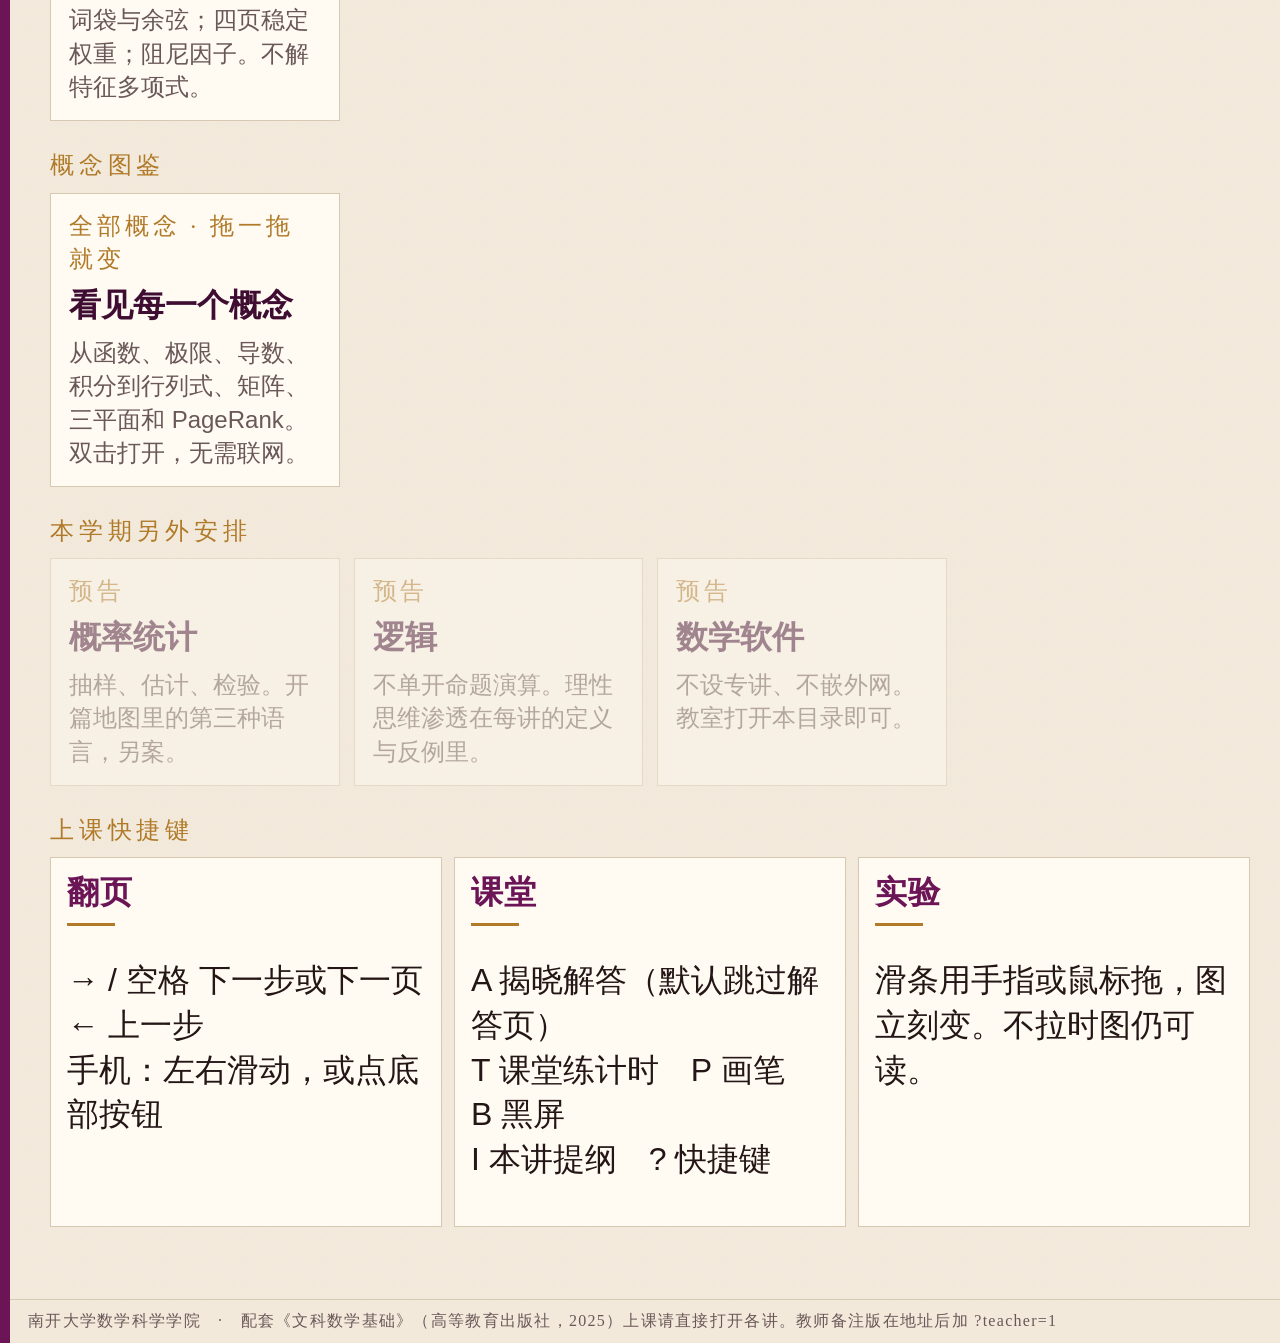
==== commit 4c48b775: "增加大量内容与互动" ====
--- a/index.html
+++ b/index.html
@@ -4,7 +4,7 @@
   <meta charset="UTF-8" />
   <meta name="viewport" content="width=device-width, initial-scale=1, viewport-fit=cover" />
   <title>文科高等数学 · 课程目录</title>
-  <link rel="stylesheet" href="css/deck.css" />
+  <link rel="stylesheet" href="css/deck.css?v=20261110174738" />
 </head>
 <body class="hub">
   <div class="app hub">
@@ -90,6 +90,14 @@
           <p>词袋与余弦；四页稳定权重；阻尼因子。不解特征多项式。</p>
         </a>
       </div>
+      <p class="hub-kicker">概念图鉴</p>
+      <div class="hub-grid">
+        <a href="atlas.html" data-q="图鉴 可视化 概念 极限 导数 积分 黎曼 矩阵 行列式 特征向量 PageRank 二元 换元">
+          <div class="code">全部概念 · 拖一拖就变</div>
+          <h3>看见每一个概念</h3>
+          <p>从函数、极限、导数、积分到行列式、矩阵、三平面和 PageRank。双击打开，无需联网。</p>
+        </a>
+      </div>
       <p class="hub-kicker">本学期另外安排</p>
       <div class="hub-grid">
         <a class="dim" data-q="概率统计">
@@ -113,12 +121,12 @@
         <div class="card">
           <h3>翻页</h3>
           <div class="gold-rule"></div>
-          <p>→ / 空格 下一页<br />← 上一页<br />手机：左右滑动，或点底部按钮</p>
+          <p>→ / 空格 下一步或下一页<br />← 上一步<br />手机：左右滑动，或点底部按钮</p>
         </div>
         <div class="card">
           <h3>课堂</h3>
           <div class="gold-rule"></div>
-          <p>A 揭晓解答（默认跳过解答页）<br />I 本讲提纲　? 快捷键</p>
+          <p>A 揭晓解答（默认跳过解答页）<br />T 课堂练计时　P 画笔　B 黑屏<br />I 本讲提纲　? 快捷键</p>
         </div>
         <div class="card">
           <h3>实验</h3>
--- a/css/deck.css
+++ b/css/deck.css
@@ -248,6 +248,8 @@
 }
 
 .grid-2 > *, .grid-3 > * { min-width: 0; }
+/* 纯文字卡片：高度随内容，不撑满整页 */
+.grid-2.fit, .grid-3.fit { flex: none; }
 .panel {
   display: flex;
   flex-direction: column;
@@ -454,10 +456,11 @@
   background: var(--card);
   border: 1px solid var(--rule);
   padding: 16px 20px;
-  flex: 1;
   font-size: var(--type);
   white-space: pre-wrap;
 }
+.prompt-grid { flex: 1; min-height: 0; }
+.prompt-grid > .prompt-box, .prompt-grid > .card { align-self: start; }
 .answer-list { font-size: var(--type); }
 .answer-list li { margin: 8px 0; }
 .comment {
@@ -485,13 +488,188 @@
 .culture p { font-size: var(--type); color: var(--muted); }
 .badge {
   display: inline-block;
-  font-size: var(--type);
+  align-self: flex-start;
+  font-size: var(--type-small);
   letter-spacing: 0.14em;
   border: 1px solid var(--gold);
   color: var(--gold);
-  padding: 2px 8px;
-  margin-bottom: 8px;
-  font-family: var(--serif);
+  padding: 2px 10px;
+  font-family: var(--serif);
+}
+.badge.lv-base { border-color: var(--gold); color: var(--gold); }
+.badge.lv-vary { border-color: var(--teal); color: var(--teal); }
+.badge.lv-apply { border-color: var(--burgundy); color: var(--burgundy); }
+.badge.lv-mix { border-color: var(--burgundy); background: var(--burgundy); color: var(--paper); }
+.badge.lv-judge { border-color: var(--danger); color: var(--danger); }
+
+/* 课堂练、找错题：同一页上「课堂练」编号与徽章并排，不再叠三层标签 */
+.slide > .num + .badge { margin-top: -6px; }
+
+.timer {
+  margin-left: 16px;
+  font-size: var(--type-small);
+  padding: 2px 12px;
+  vertical-align: middle;
+}
+
+.card.mistake { border-left: 6px solid var(--danger); }
+.card.mistake .given { margin: 0 0 10px; }
+.card.mistake h3 { color: var(--danger); }
+.card.mistake ol li { margin: 6px 0; }
+
+/* 分步推导 */
+.derive {
+  display: grid;
+  grid-template-columns: minmax(0, max-content) minmax(10em, 1fr);
+  column-gap: 32px;
+  align-items: center;
+  background: var(--card);
+  border: 1px solid var(--rule);
+  padding: 6px 20px;
+}
+.derive .dm, .derive .dw { border-bottom: 1px dashed var(--rule); padding: 4px 0; align-self: stretch; display: flex; align-items: center; }
+.derive .dm { min-width: 0; }
+.derive > :nth-last-child(-n + 2) { border-bottom: 0; }
+.derive .dm .katex-display { margin: 0.2em 0; text-align: left; }
+.derive .dm .katex-display > .katex { text-align: left; }
+.derive .dw {
+  color: var(--teal);
+  font-size: var(--type-small);
+  font-family: var(--serif);
+}
+.derive .dw::before {
+  content: "";
+  align-self: stretch;
+  border-left: 3px solid var(--teal);
+  margin: 6px 12px 6px 0;
+}
+
+/* 逐步揭示：占位不跳版 */
+.step { visibility: hidden; opacity: 0; transition: opacity 0.25s ease; }
+.step.shown { visibility: visible; opacity: 1; }
+
+/* 分节过渡页 */
+.slide.divider { justify-content: center; padding-left: 72px; }
+.slide.divider .sec-no {
+  font-family: var(--serif);
+  color: var(--gold);
+  font-size: 56pt;
+  line-height: 1;
+}
+.slide.divider h2 {
+  font-family: var(--serif);
+  font-size: clamp(32pt, 4vw, 44pt);
+  color: var(--burgundy-deep);
+  margin: 12px 0 8px;
+  font-weight: 600;
+}
+.slide.divider p { color: var(--muted); max-width: 40em; margin: 0; }
+.route li { margin: 6px 0; }
+
+/* 进度条与分节刻度 */
+.progress {
+  position: absolute;
+  left: 10px; right: 0;
+  top: var(--header-h);
+  height: 4px;
+  z-index: 4;
+  background: transparent;
+}
+.progress i {
+  display: block;
+  height: 100%;
+  width: 0;
+  background: var(--gold);
+  transition: width 0.2s ease;
+}
+.progress .tick {
+  position: absolute;
+  top: -3px;
+  width: 2px;
+  height: 10px;
+  background: var(--burgundy);
+  opacity: 0.55;
+}
+.app.cover-mode .progress { visibility: hidden; }
+
+.outline .grp {
+  font-family: var(--serif);
+  color: var(--gold);
+  font-size: var(--type-small);
+  letter-spacing: 0.1em;
+  margin: 14px 0 4px;
+}
+
+/* 计时 */
+.clock {
+  display: none;
+  position: absolute;
+  top: calc(var(--header-h) + 14px);
+  right: 24px;
+  z-index: 9;
+  font-family: var(--serif);
+  font-size: 28pt;
+  font-variant-numeric: tabular-nums;
+  background: var(--burgundy-deep);
+  color: var(--paper);
+  border: 0;
+  padding: 6px 18px;
+  cursor: pointer;
+}
+.clock.on { display: block; }
+.clock.done { background: var(--danger); animation: blink 1s steps(2) infinite; }
+@keyframes blink { 50% { opacity: 0.35; } }
+
+/* 画笔 */
+.ink {
+  position: absolute;
+  z-index: 7;
+  pointer-events: none;
+  touch-action: none;
+}
+.ink.on { pointer-events: auto; cursor: crosshair; }
+
+/* 黑屏 */
+.blackout {
+  display: none;
+  position: fixed;
+  inset: 0;
+  background: #000;
+  z-index: 50;
+  cursor: pointer;
+}
+.blackout.open { display: block; }
+
+/* 课后自测 */
+.quiz { display: flex; flex-direction: column; gap: 12px; flex: 1; min-height: 0; }
+.quiz .q-head { color: var(--muted); font-size: var(--type-small); font-family: var(--serif); }
+.quiz .q-stem { background: var(--card); border: 1px solid var(--rule); padding: 14px 18px; }
+.quiz .q-choices { display: grid; grid-template-columns: 1fr 1fr; gap: 10px; }
+.quiz .q-choices button {
+  text-align: left;
+  font-family: var(--sans);
+  font-size: var(--type);
+  background: var(--card);
+  border: 1px solid var(--rule);
+  padding: 10px 14px;
+  cursor: pointer;
+  color: var(--ink);
+}
+.quiz .q-choices button b { color: var(--gold); margin-right: 10px; font-family: var(--serif); }
+.quiz .q-choices button.right { border-color: var(--ok); background: #e8f2ea; }
+.quiz .q-choices button.wrong { border-color: var(--danger); background: #f6e5e3; }
+.quiz .q-choices button:disabled { cursor: default; }
+.quiz .q-why { border-left: 4px solid var(--teal); background: #eef5f3; padding: 10px 14px; }
+.quiz .q-nav { display: flex; gap: 10px; align-items: center; }
+.quiz .q-score { font-family: var(--serif); font-size: 28pt; color: var(--burgundy-deep); }
+@media (max-width: 960px) {
+  .quiz .q-choices { grid-template-columns: 1fr; }
+  .derive { grid-template-columns: minmax(0, 1fr); }
+  .derive { padding: 6px 12px; }
+  .derive .dm { border-bottom: 0; overflow-x: auto; }
+  .derive .dm .katex-display > .katex { font-size: 1em; }
+  .slide.divider { padding-left: 22px; }
+  #btn-pen { display: none; }
 }
 
 .outline {
@@ -640,10 +818,23 @@
   display: none !important;
 }
 
+/* body.printing 在 beforeprint 时加上：让各页先按打印版式排开，实验图在此时画好。 */
+body.printing { overflow: visible !important; height: auto; }
+body.printing .app { height: auto; overflow: visible; }
+body.printing .stage { position: relative; top: auto; bottom: auto; }
+body.printing .slide { display: flex !important; flex-direction: column; position: relative; height: auto; min-height: 0; overflow: visible; }
+body.printing .plot-wrap { height: 360px; flex: none; }
+body.printing .step { visibility: visible; opacity: 1; }
+
 @media print {
   body { overflow: visible !important; height: auto; background: white; }
-  .topbar, .botbar, .spine, .notes, .help, .outline, .ctrl, .seg, .btn { display: none !important; }
-  .slide { display: block !important; position: relative; page-break-after: always; height: auto; overflow: visible; }
+  .topbar, .botbar, .spine, .notes, .help, .outline, .ctrl, .seg, .btn,
+  .progress, .clock, .ink, .blackout { display: none !important; }
+  .slide { display: flex !important; flex-direction: column; position: relative; page-break-after: always; break-after: page; height: auto; overflow: visible; }
   .app { background: white; height: auto; }
+  .stage { position: relative; top: auto; bottom: auto; }
   .app.cover-mode .stage { position: relative; }
-}
+  .plot-wrap { height: auto; min-height: 0; }
+  .plot-wrap canvas { height: auto; }
+  .step { visibility: visible; opacity: 1; }
+}
